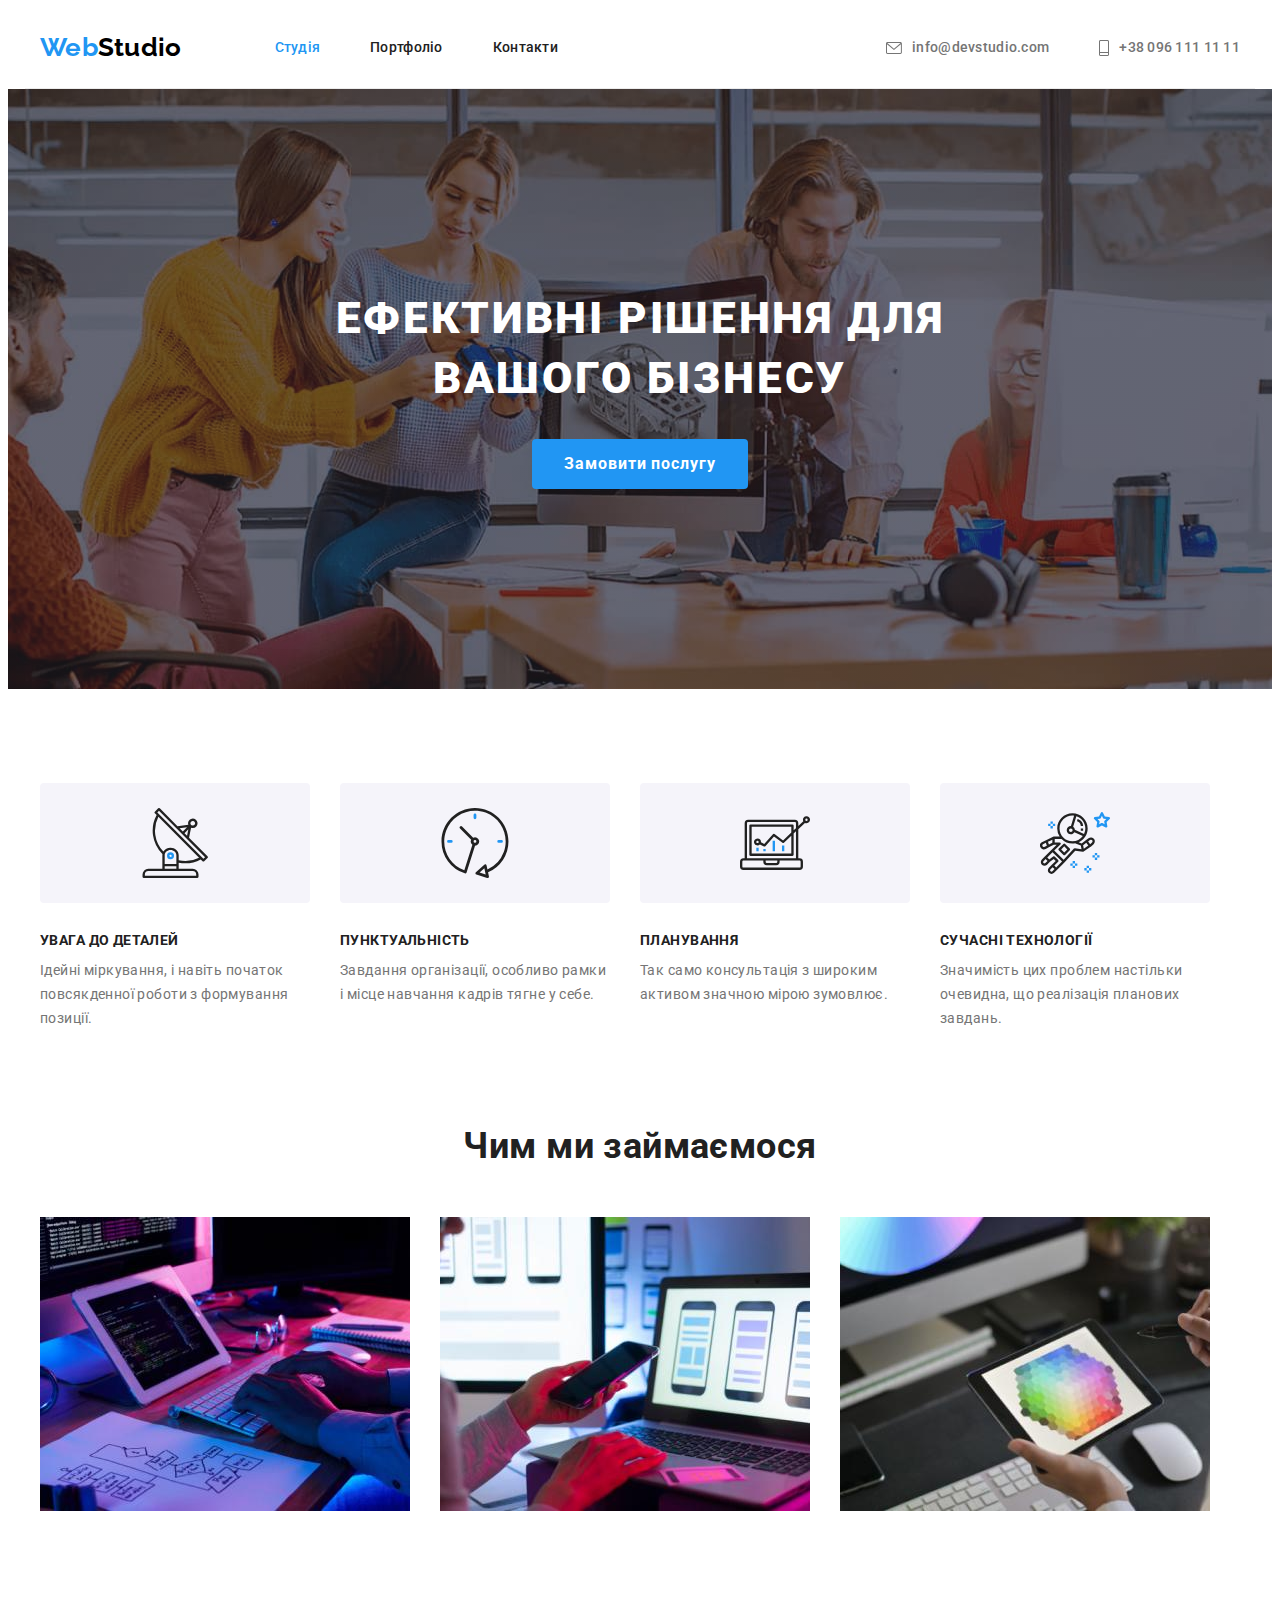
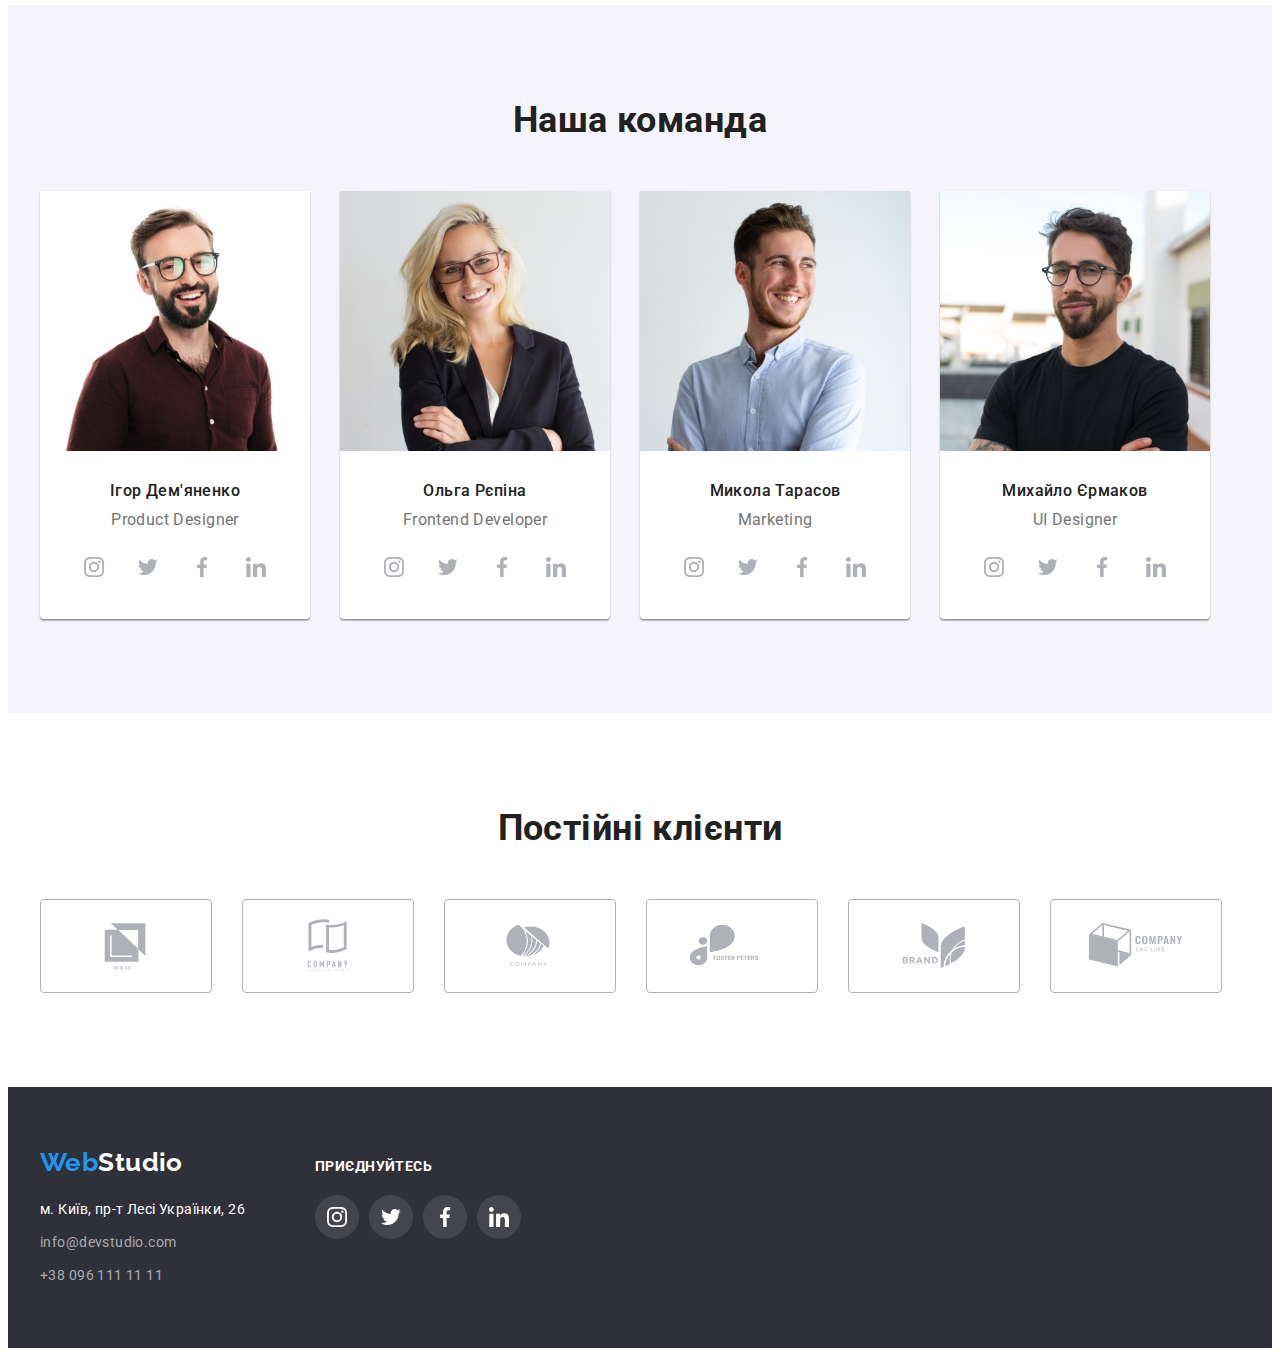
==== index.html @ 39617907 "Copied files from previous home work" ====
<!DOCTYPE html>
<html lang="uk">
  <head>
    <meta charset="UTF-8" />
    <meta http-equiv="X-UA-Compatible" content="IE=edge" />
    <meta name="viewport" content="width=device-width, initial-scale=1.0" />
    <link
      rel="stylesheet"
      href="https://cdnjs.cloudflare.com/ajax/libs/modern-normalize/1.1.0/modern-normalize.min.css"
      integrity="sha512-wpPYUAdjBVSE4KJnH1VR1HeZfpl1ub8YT/NKx4PuQ5NmX2tKuGu6U/JRp5y+Y8XG2tV+wKQpNHVUX03MfMFn9Q=="
      crossorigin="anonymous"
      referrerpolicy="no-referrer"
    />
    <link rel="preconnect" href="https://fonts.googleapis.com" />
    <link rel="preconnect" href="https://fonts.gstatic.com" crossorigin />
    <link
      href="https://fonts.googleapis.com/css2?family=Raleway:wght@700&family=Roboto:wght@400;500;700;900&display=swap"
      rel="stylesheet"
    />
    <link rel="stylesheet" href="./css/styles.css" />
    <title>WebStudio</title>
  </head>
  <body>
    <header class="header">
      <div class="container container-header">
        <nav class="nav-container">
          <a
            href="./index.html"
            class="logo-first"
            rel="noreferrer noopener nofollow"
            lang="en"
            >Web<span class="logo-second">Studio</span></a
          >
          <ul class="nav-list">
            <li>
              <a
                class="nav-link current"
                href="./index.html"
                rel="noreferrer noopener nofollow"
                >Студія</a
              >
            </li>
            <li>
              <a
                class="nav-link"
                href="./portfolio.html"
                rel="noreferrer noopener nofollow"
                >Портфоліо</a
              >
            </li>
            <li>
              <a
                class="nav-link"
                href=""
                target="_blank"
                rel="noreferrer noopener nofollow"
                >Контакти</a
              >
            </li>
          </ul>
        </nav>
        <ul class="contact-list">
          <li>
            <a class="list-link" href="mailto:info@devstudio.com">
              <svg class="contact-icon" width="16" height="12">
                <use href="./images/icons.svg#icon-envelope"></use>
              </svg>
              info@devstudio.com</a
            >
          </li>
          <li>
            <a class="list-link" href="tel:+380961111111">
              <svg class="contact-icon" width="10" height="16">
                <use href="./images/icons.svg#icon-smartphone"></use>
              </svg>
              +38 096 111 11 11</a
            >
          </li>
        </ul>
      </div>
    </header>
    <main>
      <section class="hero">
        <div class="container container-hero">
          <h1 class="hero-title">Ефективні рішення для вашого бізнесу</h1>
          <button class="hero-button" type="button">Замовити послугу</button>
        </div>
      </section>
      <section class="section benefits">
        <div class="container">
          <h2 class="visually-hidden">Наші переваги</h2>
          <ul class="benefits-list">
            <li class="benefits-item">
              <div class="icon-wrapper">
                <svg class="benefits-icon" width="70" height="70">
                  <use href="./images/icons.svg#icon-antenna"></use>
                </svg>
              </div>
              <h3 class="item-title">Увага до деталей</h3>
              <p class="item-text">
                Ідейні міркування, і навіть початок повсякденної роботи з
                формування позиції.
              </p>
            </li>
            <li class="benefits-item">
              <div class="icon-wrapper">
                <svg class="benefits-icon" width="70" height="70">
                  <use href="./images/icons.svg#icon-clock"></use>
                </svg>
              </div>
              <h3 class="item-title">Пунктуальність</h3>
              <p class="item-text">
                Завдання організації, особливо рамки і місце навчання кадрів
                тягне у себе.
              </p>
            </li>
            <li class="benefits-item">
              <div class="icon-wrapper">
                <svg class="benefits-icon" width="70" height="70">
                  <use href="./images/icons.svg#icon-diagram"></use>
                </svg>
              </div>
              <h3 class="item-title">Планування</h3>
              <p class="item-text">
                Так само консультація з широким активом значною мірою зумовлює.
              </p>
            </li>
            <li class="benefits-item">
              <div class="icon-wrapper">
                <svg class="benefits-icon" width="70" height="70">
                  <use href="./images/icons.svg#icon-astronaut"></use>
                </svg>
              </div>
              <h3 class="item-title">Сучасні технології</h3>
              <p class="item-text">
                Значимість цих проблем настільки очевидна, що реалізація
                планових завдань.
              </p>
            </li>
          </ul>
        </div>
      </section>
      <section class="section service">
        <div class="container">
          <h2 class="section-title">Чим ми займаємося</h2>
          <ul class="section-list">
            <li>
              <img
                src="./images/studio/project.jpg"
                alt="людина друкує на клавіатурі комп'ютера"
                width="370"
              />
            </li>
            <li>
              <img
                src="./images/studio/develop.jpg"
                alt="людина працює за ноутбуком"
                width="370"
              />
            </li>
            <li>
              <img
                src="./images/studio/style.jpg"
                alt="людина тримає планшет з палітрою кольорів"
                width="370"
              />
            </li>
          </ul>
        </div>
      </section>
      <section class="section our-team">
        <div class="container">
          <h2 class="section-title">Наша команда</h2>
          <ul class="section-list">
            <li class="memberteam-card">
              <img
                src="./images/studio/memberteam-1.jpg"
                alt="усміхнений хлопець в окулярах з бородою (фото)"
                width="270"
              />
              <div class="description-wrapper">
                <h3 class="memberteam-name">Ігор Дем'яненко</h3>
                <p lang="en">Product Designer</p>              
              <ul class="social-link-list">
                <li>
                  <a class="social-link-item" href="#" aria-label="instagram">
                    <svg class="team-social-link" width="20" height="20">
                      <use href="./images/icons.svg#icon-instagram"></use>
                    </svg>
                  </a>
                </li>
                <li>
                  <a class="social-link-item" href="#" aria-label="twitter">
                    <svg class="team-social-link" width="20" height="20">
                      <use href="./images/icons.svg#icon-twitter"></use>
                    </svg>
                  </a>
                </li>
                <li>
                  <a class="social-link-item" href="#" aria-label="facebook">
                    <svg class="team-social-link" width="20" height="20">
                      <use href="./images/icons.svg#icon-facebook"></use>
                    </svg>
                  </a>
                </li>
                <li>
                  <a class="social-link-item" href="#" aria-label="linkedin">
                    <svg class="team-social-link" width="20" height="20">
                      <use href="./images/icons.svg#icon-linkedin"></use>
                    </svg>
                  </a>
                </li>
              </ul>
              </div>
            </li>            
            <li class="memberteam-card">
              <img
                src="./images/studio/memberteam-2.jpg"
                alt="усміхнена дівчина зі світлим волоссям (фото)"
                width="270"
              />
              <div class="description-wrapper">
                <h3 class="memberteam-name">Ольга Рєпіна</h3>
                <p lang="en">Frontend Developer</p>              
              <ul class="social-link-list">
                <li>
                  <a class="social-link-item" href="#" aria-label="instagram">
                    <svg class="team-social-link" width="20" height="20">
                      <use href="./images/icons.svg#icon-instagram"></use>
                    </svg>
                  </a>
                </li>
                <li>
                  <a class="social-link-item" href="#" aria-label="twitter">
                    <svg class="team-social-link" width="20" height="20">
                      <use href="./images/icons.svg#icon-twitter"></use>
                    </svg>
                  </a>
                </li>
                <li>
                  <a class="social-link-item" href="#" aria-label="facebook">
                    <svg class="team-social-link" width="20" height="20">
                      <use href="./images/icons.svg#icon-facebook"></use>
                    </svg>
                  </a>
                </li>
                <li>
                  <a class="social-link-item" href="#" aria-label="linkedin">
                    <svg class="team-social-link" width="20" height="20">
                      <use href="./images/icons.svg#icon-linkedin"></use>
                    </svg>
                  </a>
                </li>
              </ul>
              </div>
            </li>            
            <li class="memberteam-card">
              <img
                src="./images/studio/memberteam-3.jpg"
                alt="усміхнений хлопець з бородою (фото)"
                width="270"
              />
              <div class="description-wrapper">
                <h3 class="memberteam-name">Микола Тарасов</h3>
                <p lang="en">Marketing</p>              
              <ul class="social-link-list">
                <li>
                  <a class="social-link-item" href="#" aria-label="instagram">
                    <svg class="team-social-link" width="20" height="20">
                      <use href="./images/icons.svg#icon-instagram"></use>
                    </svg>
                  </a>
                </li>
                <li>
                  <a class="social-link-item" href="#" aria-label="twitter">
                    <svg class="team-social-link" width="20" height="20">
                      <use href="./images/icons.svg#icon-twitter"></use>
                    </svg>
                  </a>
                </li>
                <li>
                  <a class="social-link-item" href="#" aria-label="facebook">
                    <svg class="team-social-link" width="20" height="20">
                      <use href="./images/icons.svg#icon-facebook"></use>
                    </svg>
                  </a>
                </li>
                <li>
                  <a class="social-link-item" href="#" aria-label="linkedin">
                    <svg class="team-social-link" width="20" height="20">
                      <use href="./images/icons.svg#icon-linkedin"></use>
                    </svg>
                  </a>
                </li>
              </ul>
              </div>
            </li>
            <li class="memberteam-card">
              <img
                src="./images/studio/memberteam-4.jpg"
                alt="хлопець в окулярах з бородою (фото)"
                width="270"
              />
              <div class="description-wrapper">
                <h3 class="memberteam-name">Михайло Єрмаков</h3>
                <p lang="en">UI Designer</p>              
              <ul class="social-link-list">
                <li>
                  <a class="social-link-item" href="#" aria-label="instagram">
                    <svg class="team-social-link" width="20" height="20">
                      <use href="./images/icons.svg#icon-instagram"></use>
                    </svg>
                  </a>
                </li>
                <li>
                  <a class="social-link-item" href="#" aria-label="twitter">
                    <svg class="team-social-link" width="20" height="20">
                      <use href="./images/icons.svg#icon-twitter"></use>
                    </svg>
                  </a>
                </li>
                <li>
                  <a class="social-link-item" href="#" aria-label="facebook">
                    <svg class="team-social-link" width="20" height="20">
                      <use href="./images/icons.svg#icon-facebook"></use>
                    </svg>
                  </a>
                </li>
                <li>
                  <a class="social-link-item" href="#" aria-label="linkedin">
                    <svg class="team-social-link" width="20" height="20">
                      <use href="./images/icons.svg#icon-linkedin"></use>
                    </svg>
                  </a>
                </li>
              </ul>
              </div>
            </li>
          </ul>
        </div>
      </section>
      <section class="section clients">
        <div class="container">
          <h2 class="section-title">Постійні клієнти</h2>
          <ul class="section-list">
            <li>
              <a class="client-link-item" href="#" aria-label="">
                <svg class="client-logo" width="106" height="60">
                  <use href="./images/icons.svg#icon-logo-1"></use>
                </svg>
              </a>
            </li>
            <li>
              <a class="client-link-item" href="#" aria-label="">
                <svg class="client-logo" width="106" height="60">
                  <use href="./images/icons.svg#icon-logo-2"></use>
                </svg>
              </a>
            </li>
            <li>
              <a class="client-link-item" href="#" aria-label="">
                <svg class="client-logo" width="106" height="60">
                  <use href="./images/icons.svg#icon-logo-3"></use>
                </svg>
              </a>
            </li>
            <li>
              <a class="client-link-item" href="#" aria-label="">
                <svg class="client-logo" width="106" height="60">
                  <use
                    href="./images/icons.svg#icon-logo-4"
                  ></use>
                </svg>
              </a>
            </li>
            <li>
              <a class="client-link-item" href="#" aria-label="">
                <svg class="client-logo" width="106" height="60">
                  <use href="./images/icons.svg#icon-logo-5"></use>
                </svg>
              </a>
            </li>
            <li>
              <a class="client-link-item" href="#" aria-label="">
                <svg class="client-logo" width="106" height="60">
                  <use href="./images/icons.svg#icon-logo-6"></use>
                </svg>
              </a>
            </li>
          </ul>
        </div>
      </section>
    </main>
    <footer class="footer">
      <div class="container footer-container">
        <div class="addres-wrapper">
          <a
            href="./index.html"
            class="logo-first"
            rel="noreferrer noopener nofollow"
            lang="en"
            >Web<span class="logo-invert">Studio</span></a
          >
          <address class="address">
            <ul>
              <li class="address-item">
                <a
                  class="address-link"
                  href="https://goo.gl/maps/UbM1nfECmCv31h1t8"
                  rel="noreferrer noopener nofollow"
                  >м. Київ, пр-т Лесі Українки, 26</a
                >
              </li>
              <li class="address-item">
                <a class="contact-link" href="mailto:info@devstudio.com"
                  >info@devstudio.com</a
                >
              </li>
              <li class="address-item">
                <a class="contact-link" href="tel:+380961111111"
                  >+38 096 111 11 11</a
                >
              </li>
            </ul>
          </address>
        </div>
        <div class="social-wrapper">
          <h2 class="social-list-title">Приєднуйтесь</h2>
          <ul class="social-list-footer">
            <li>
              <a class="social-link-footer" href="#" aria-label="instagram">
                <svg class="team-social-link" width="20" height="20">
                  <use href="./images/icons.svg#icon-instagram"></use>
                </svg>
              </a>
            </li>
            <li>
              <a class="social-link-footer" href="#" aria-label="twitter">
                <svg class="team-social-link" width="20" height="20">
                  <use href="./images/icons.svg#icon-twitter"></use>
                </svg>
              </a>
            </li>
            <li>
              <a class="social-link-footer" href="#" aria-label="facebook">
                <svg class="team-social-link" width="20" height="20">
                  <use href="./images/icons.svg#icon-facebook"></use>
                </svg>
              </a>
            </li>
            <li>
              <a class="social-link-footer" href="#" aria-label="linkedin">
                <svg class="team-social-link" width="20" height="20">
                  <use href="./images/icons.svg#icon-linkedin"></use>
                </svg>
              </a>
            </li>
          </ul>
        </div>
      </div>
    </footer>
  </body>
</html>
---- css/styles.css ----
:root {
  --background-color-primary: #ffffff;
  --background-color-secondary: #f5f4fa;
  --background-color-accent: #2f303a;
  --background-color-button: #2196f3;
  --background-color-button-active: #188ce8;
  --color-primary: #757575;
  --color-secondary: #212121;
  --color-accent: #2196f3;
  --color-invert: #ffffff;
  --color-logo: #000000;
  --font-family-primary: "Roboto", sans-serif;
  --font-family-logo: "Raleway", sans-serif;
  --font-weight-header: 500;
  --font-weight-heading: 700;
  --font-weight-hero: 900;
  --font-size-primary: 14px;
  --font-size-accent: 16px;
  --font-size-title: 18px;
  --font-size-logo: 26px;
  --font-size-heading: 36px;
  --font-size-hero: 44px;
}
body {
  background-color: var(--background-color-primary);
  color: var(--color-primary);
  font-family: var(--font-family-primary);
  font-size: var(--font-size-primary);
  letter-spacing: 0.03em;
}
h1,
h2,
h3,
h4,
h5,
h6 {
  margin: 0;  
}
p {
  margin: 0;
}
ul {
  margin: 0;
  padding: 0;
  list-style-type: none;
}
img {
  display: block;
}
.section {
  padding: 94px 0;
}
.container {
  width: 1200px;
  padding: 0 15px;
  margin: 0 auto;
}
.header {
  color: var(--color-secondary);
  font-weight: var(--font-weight-header);
  line-height: 1.14;
  letter-spacing: 0.02em;
}
.container-header {
  display: flex;
  justify-content: space-between;
  align-items: center;
  border-bottom: 1px solid #ececec;
}
.logo-first {
  color: var(--color-accent);
  font-family: var(--font-family-logo);
  font-weight: var(--font-weight-heading);
  font-size: var(--font-size-logo);
  line-height: 1.2;
  text-decoration: none;
}
.logo-second {
  color: var(--color-logo);
}
.nav-container {
  display: flex;
  align-items: center;
  gap: 93px;
}
.nav-list {
  display: flex;
  padding: 32px 0;
  gap: 50px;
}
.nav-list .current {
  color: var(--color-accent);
}
.nav-link {
  color: inherit;
  text-decoration: none;
}
.nav-link:hover {
  color: var(--color-accent);
}
.nav-link:focus {
  color: var(--color-accent);
}
.contact-list {
  display: flex;
  padding: 32px 0;
  gap: 50px;
}
.list-link {
  display: flex;
  align-items: center;
  color: var(--color-primary);
  text-decoration: none;
}
.list-link:hover {
  color: var(--color-accent);  
}
.list-link:focus {
  color: var(--color-accent);  
}
.contact-icon {
  margin-right: 10px;
  fill: currentColor;
}
.hero {
  max-width: 1600px;
  margin: 0 auto;
  padding: 200px 0;
  background-color: var(--background-color-accent);
  background-image: linear-gradient(
      to right,
      rgba(47, 48, 58, 0.4),
      rgba(47, 48, 58, 0.4)
    ),
    url(../images/studio/hero-image.jpg);
  background-position: center;
  background-repeat: no-repeat;
  background-size: cover;
}
.container-hero {
  text-align: center;
}
.hero-title {
  width: 696px;
  margin: 0 auto 30px;
  color: var(--color-invert);
  font-weight: var(--font-weight-hero);
  font-size: var(--font-size-hero);
  line-height: 1.36;
  letter-spacing: 0.06em;
  text-transform: uppercase;
}
.hero-button {
  padding: 10px 32px;
  background-color: var(--background-color-button);
  color: var(--color-invert);
  border: none;
  border-radius: 4px;
  font-family: inherit;
  font-weight: var(--font-weight-heading);
  font-size: var(--font-size-accent);
  line-height: 1.88;
  letter-spacing: 0.06em;
  cursor: pointer;
}
.hero-button:hover {
  background-color: var(--background-color-button-active);
}
.hero-button:focus {
  background-color: var(--background-color-button-active);
}
.hero-button:active {
  background-color: var(--background-color-button-active);
}
.benefits {
  padding-bottom: 0;
}
.visually-hidden {
  position: absolute;
  white-space: nowrap;
  width: 1px;
  height: 1px;
  overflow: hidden;
  border: 0;
  padding: 0;
  clip: rect(0 0 0 0);
  clip-path: inset(50%);
  margin: -1px;
}
.benefits-list {
  display: flex;  
  gap: 30px;
}
.benefits-item {  
  width: 270px;
}
.icon-wrapper {
  display: flex;
  justify-content: center;
  align-items: center;
  height: 120px;
  background-color: var(--background-color-secondary);
  border-radius: 4px;
  margin-bottom: 30px;  
}
.section-title {
  margin-bottom: 50px;
  text-align: center;
  color: var(--color-secondary);
  font-weight: var(--font-weight-heading);
  font-size: var(--font-size-heading);
  line-height: 1.17;
}
.benefits .item-title {
  margin-bottom: 10px;
  color: var(--color-secondary);
  font-weight: var(--font-weight-heading);
  font-size: var(--font-size-primary);
  line-height: 1.14;
  text-transform: uppercase;
}
.benefits .item-text {
  line-height: 1.71;
}
.section-list {
  display: flex;  
  gap: 30px;
}
.our-team {
  background-color: var(--background-color-secondary);
}
.memberteam-card {
  border-radius: 0px 0px 4px 4px;
  background-color: var(--background-color-primary);
  box-shadow: 0px 1px 3px rgba(0, 0, 0, 0.12), 0px 1px 1px rgba(0, 0, 0, 0.14),
    0px 2px 1px rgba(0, 0, 0, 0.2);
}
.description-wrapper {
  margin: 30px 0;
  text-align: center;
  font-size: var(--font-size-accent);
  line-height: 1.19;
}
.memberteam-name {
  margin-bottom: 10px;
  color: var(--color-secondary);
  font-weight: var(--font-weight-header);
  font-size: var(--font-size-accent);
}
.social-link-list {
  display: flex;
  margin-top: 16px;
  justify-content: center;
  gap: 10px;
}
.social-link-item {
  display: flex;
  justify-content: center;
  align-items: center;
  width: 44px;
  height: 44px;  
  border-radius: 50%;
  color: #afb1b8;
}
.social-link-item:hover {
  background-color: var(--background-color-button);
  color: #ffffff;
}
.social-link-item:focus {
  background-color: var(--background-color-button);
  color: #ffffff;
}
.team-social-link {
  fill: currentColor;
}
.client-link-item {
  display: flex;
  justify-content: center;
  align-items: center;
  width: 170px;
  height: 92px;  
  border: 1px solid #afb1b8;
  border-radius: 4px;
  color: #afb1b8;
}
.client-link-item:hover {
  border: 1px solid var(--background-color-button);
  color: var(--background-color-button);
}
.client-link-item:focus {
  border: 1px solid var(--background-color-button);
  color: var(--background-color-button);
}
.client-logo {
  fill: currentColor;
}
.footer {
  padding: 60px 0;
  background-color: var(--background-color-accent);
}
.footer-container {
  display: flex;  
  align-items: baseline;
}
.addres-wrapper {
  margin-right: 70px;
}
.logo-invert {
  color: var(--color-invert);
}
.address {
  margin-top: 20px;
  font-style: normal;
  line-height: 1.71;
}
.address-item:not(:last-child) {
  margin-bottom: 9px;
}
.address-link {
  color: var(--color-invert);
  text-decoration: none;
}
.contact-link {
  color: rgba(255, 255, 255, 0.6);
  text-decoration: none;
}
.contact-link:hover {
  color: var(--color-accent);
}
.contact-link:focus {
  color: var(--color-accent);
}
.social-list-title {
  margin-bottom: 20px;
  text-align: left;
  color: var(--color-invert);
  font-weight: var(--font-weight-heading);
  font-size: var(--font-size-primary);
  line-height: 1.14;
  text-transform: uppercase;
}
.social-list-footer {
  display: flex;
  justify-content: center;
  gap: 10px;
}
.social-link-footer {
  display: flex;
  justify-content: center;
  align-items: center;
  width: 44px;
  height: 44px;
  background-color: rgba(255, 255, 255, 0.1);
  border-radius: 50%;
  color: var(--color-invert);
}
.social-link-footer:hover {
  background-color: var(--background-color-button);
}
.social-link-footer:focus {
  background-color: var(--background-color-button);
}
.filter-list {
  display: flex;
  justify-content: center;
  gap: 8px;
  margin-bottom: 50px;
}
.filter-button {
  padding: 6px 22px;
  background-color: var(--background-color-secondary);
  color: var(--color-secondary);
  border: none;
  border-radius: 4px;
  font-family: inherit;
  font-weight: var(--font-weight-header);
  font-size: var(--font-size-accent);
  line-height: 1.62;
  cursor: pointer;
}
.filter-button:hover {
  background-color: var(--background-color-button);
  color: var(--color-invert);
  box-shadow: 0px 3px 1px rgba(0, 0, 0, 0.1), 0px 1px 2px rgba(0, 0, 0, 0.08),
    0px 2px 2px rgba(0, 0, 0, 0.12);
}
.filter-button:focus {
  background-color: var(--background-color-button);
  color: var(--color-invert);
  box-shadow: 0px 3px 1px rgba(0, 0, 0, 0.1), 0px 1px 2px rgba(0, 0, 0, 0.08),
    0px 2px 2px rgba(0, 0, 0, 0.12);
}
.filter-button:active {
  background-color: var(--background-color-button);
  color: var(--color-invert);
  box-shadow: 0px 3px 1px rgba(0, 0, 0, 0.1), 0px 1px 2px rgba(0, 0, 0, 0.08),
    0px 2px 2px rgba(0, 0, 0, 0.12);
}
.portfolio-list {
  display: flex;
  flex-wrap: wrap;
  gap: 30px;
}
.portfolio-description {
  padding: 20px 24px;
  border: 1px solid #eeeeee;
  border-top: none;
}
.portfolio-link {
  display: block;
  color: inherit;
  text-decoration: none;
}
.portfolio-link:hover {
  box-shadow: 0px 1px 1px rgba(0, 0, 0, 0.12), 0px 4px 4px rgba(0, 0, 0, 0.06),
    1px 4px 6px rgba(0, 0, 0, 0.16);
}
.portfolio-link:focus {
  box-shadow: 0px 1px 1px rgba(0, 0, 0, 0.12), 0px 4px 4px rgba(0, 0, 0, 0.06),
    1px 4px 6px rgba(0, 0, 0, 0.16);
}
.portfolio-link:active {
  box-shadow: 0px 1px 1px rgba(0, 0, 0, 0.12), 0px 4px 4px rgba(0, 0, 0, 0.06),
    1px 4px 6px rgba(0, 0, 0, 0.16);
}
.portfolio-title {
  margin-bottom: 4px;
  color: var(--color-secondary);
  font-size: var(--font-size-title);
  line-height: 2;
  letter-spacing: 0.06em;
}
.portfolio-type {
  font-size: var(--font-size-accent);
  line-height: 1.88;
}
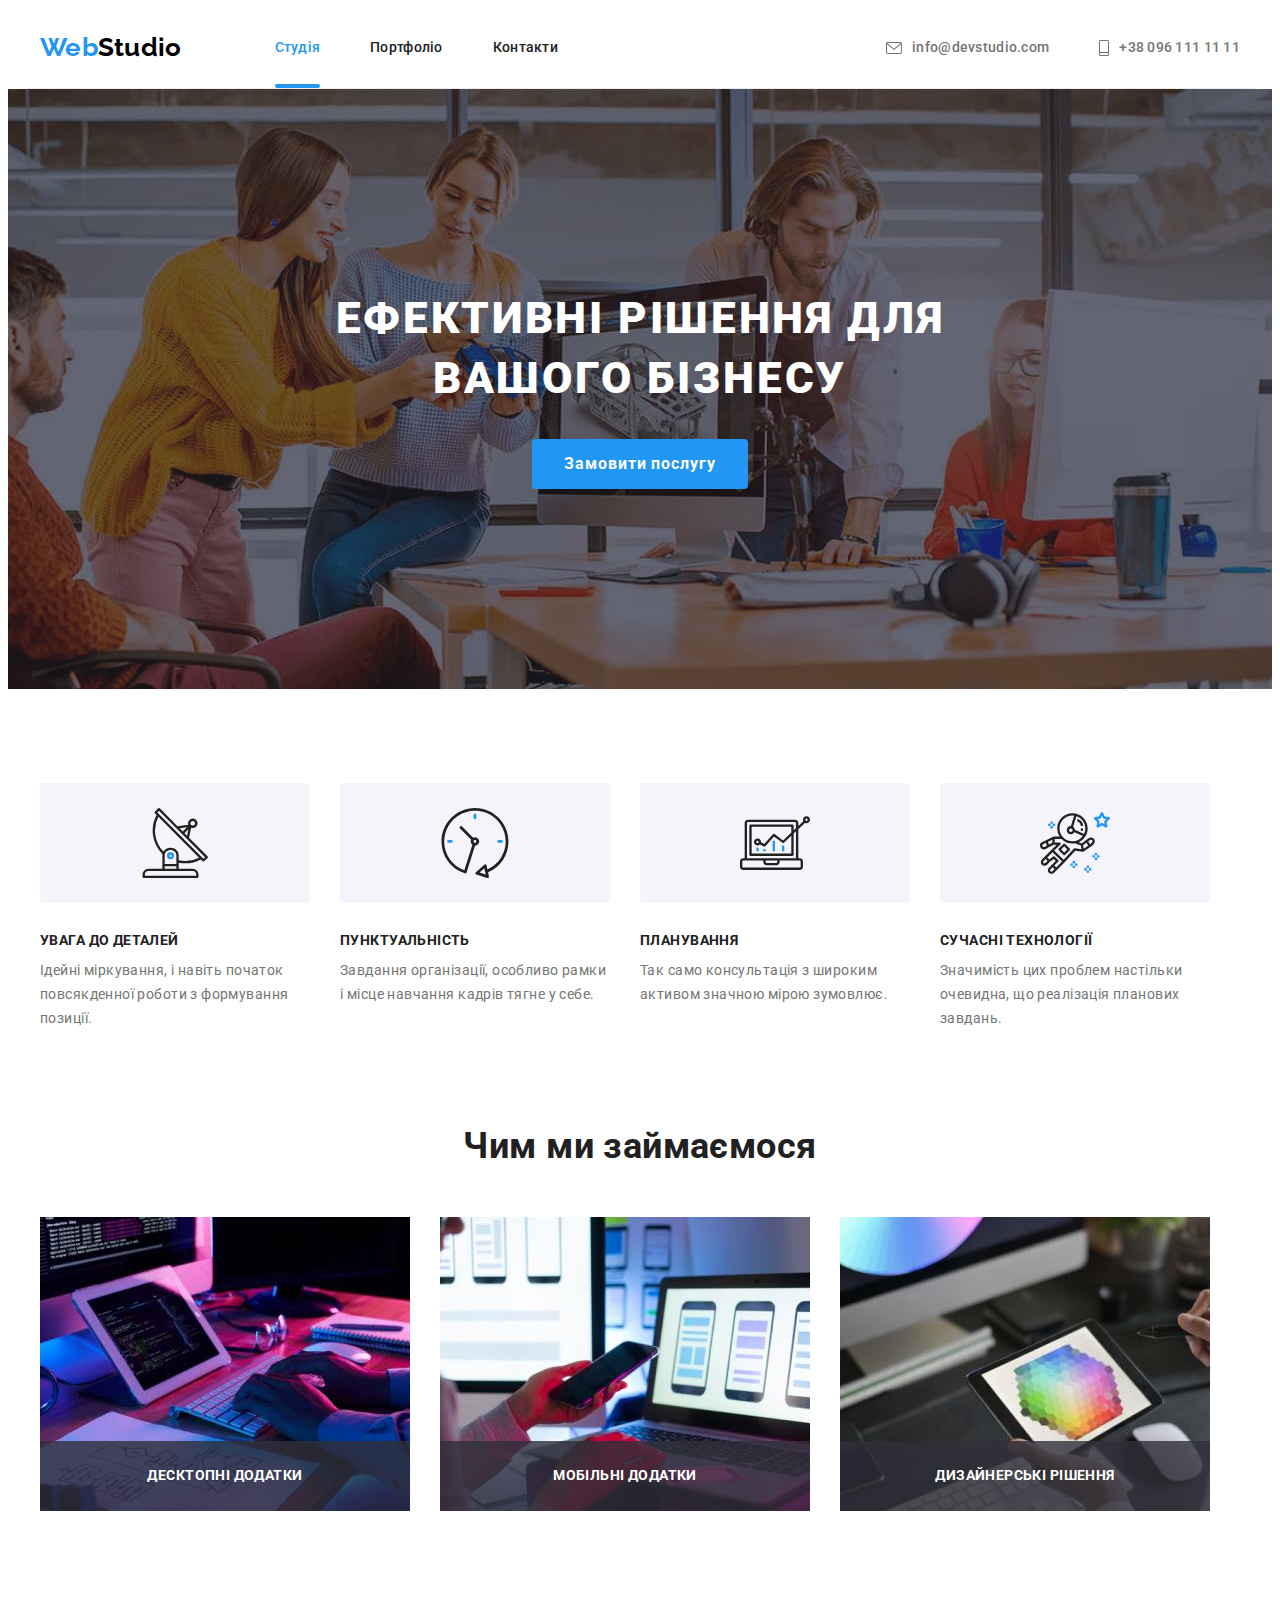
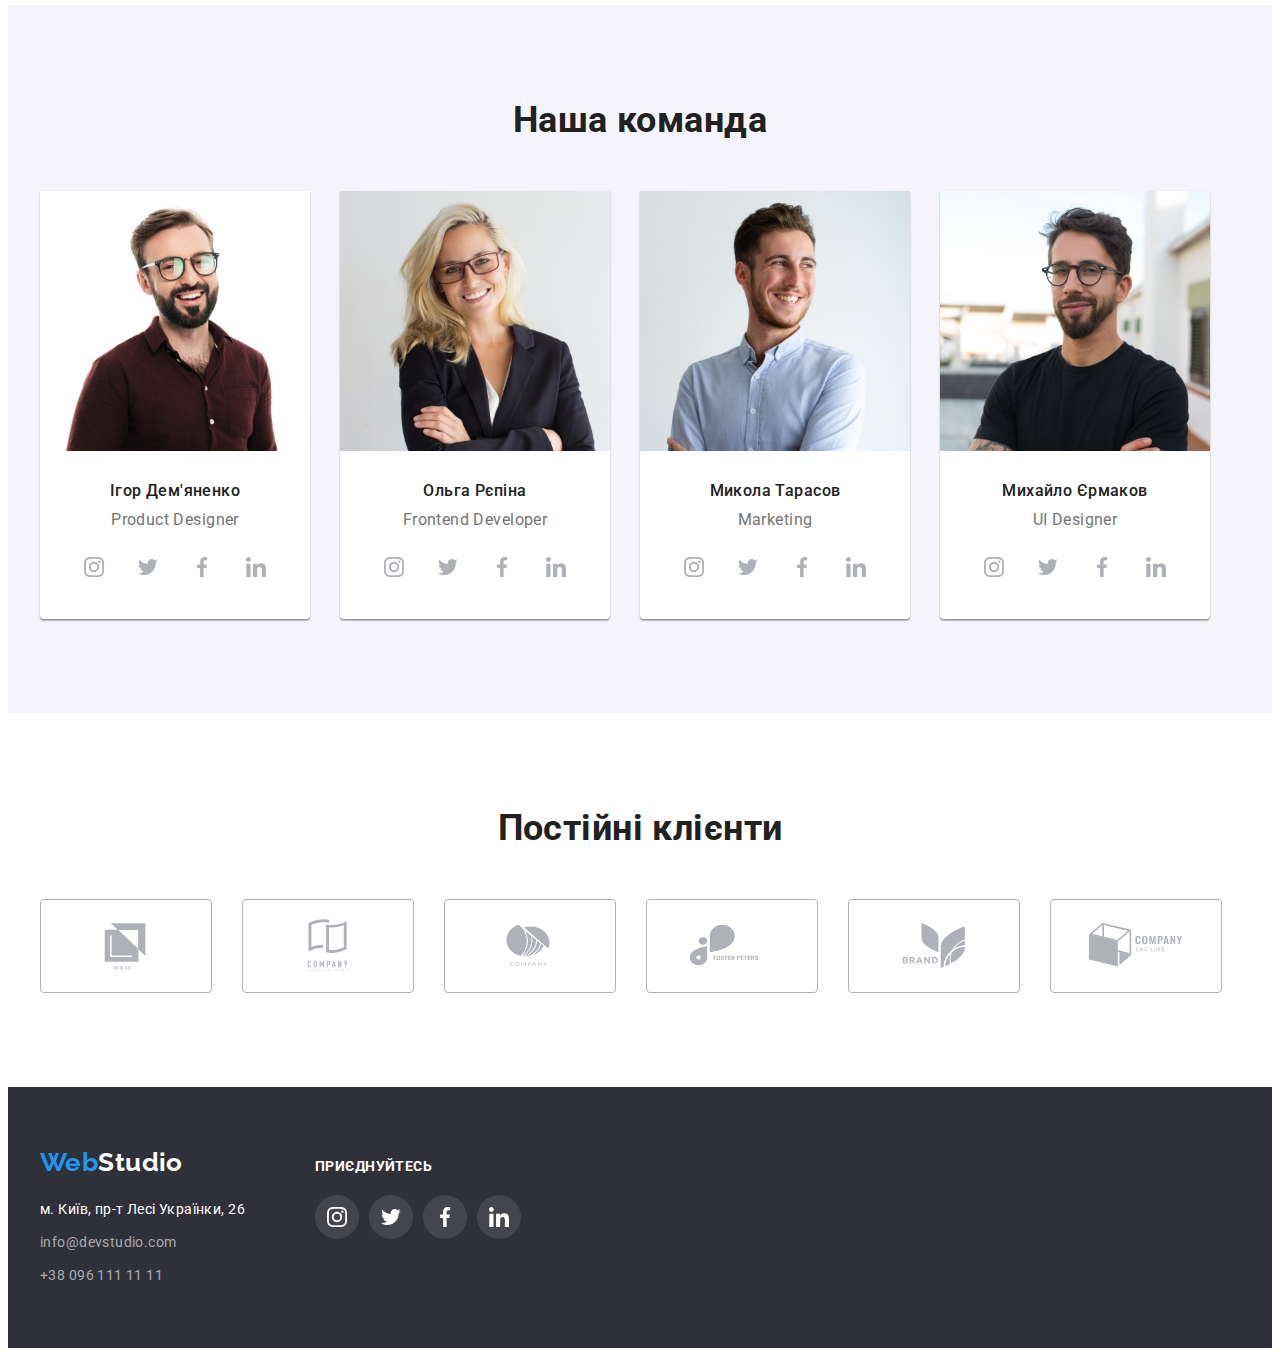
==== commit 3d81b8ca: "Added text to Service section and set it over the image" ====
--- a/index.html
+++ b/index.html
@@ -144,26 +144,29 @@
         <div class="container">
           <h2 class="section-title">Чим ми займаємося</h2>
           <ul class="section-list">
-            <li>
+            <li class="service-item-wrapper">
               <img
                 src="./images/studio/project.jpg"
                 alt="людина друкує на клавіатурі комп'ютера"
                 width="370"
               />
-            </li>
-            <li>
+              <p class="service-item-title">Десктопні додатки</p>
+            </li>
+            <li class="service-item-wrapper">
               <img
                 src="./images/studio/develop.jpg"
                 alt="людина працює за ноутбуком"
                 width="370"
               />
-            </li>
-            <li>
+              <p class="service-item-title">Мобільні додатки</p>
+            </li>
+            <li class="service-item-wrapper">
               <img
                 src="./images/studio/style.jpg"
                 alt="людина тримає планшет з палітрою кольорів"
                 width="370"
               />
+              <p class="service-item-title">Дизайнерські рішення</p>
             </li>
           </ul>
         </div>
--- a/css/styles.css
+++ b/css/styles.css
@@ -33,11 +33,9 @@
 h3,
 h4,
 h5,
-h6 {
+h6, 
+p {
   margin: 0;  
-}
-p {
-  margin: 0;
 }
 ul {
   margin: 0;
@@ -46,6 +44,18 @@
 }
 img {
   display: block;
+}
+.visually-hidden {
+  position: absolute;
+  white-space: nowrap;
+  width: 1px;
+  height: 1px;
+  overflow: hidden;
+  border: 0;
+  padding: 0;
+  clip: rect(0 0 0 0);
+  clip-path: inset(50%);
+  margin: -1px;
 }
 .section {
   padding: 94px 0;
@@ -89,15 +99,24 @@
   gap: 50px;
 }
 .nav-list .current {
+  position: relative;
   color: var(--color-accent);
+}
+.current::before {
+position: absolute;
+top: 45px;
+content: " ";
+width: 100%;
+height: 4px;
+border-radius: 2px;
+background-color: var(--background-color-button);
 }
 .nav-link {
   color: inherit;
   text-decoration: none;
-}
-.nav-link:hover {
-  color: var(--color-accent);
-}
+  transition: color 250ms cubic-bezier(0.4, 0, 0.2, 1);
+}
+.nav-link:hover,
 .nav-link:focus {
   color: var(--color-accent);
 }
@@ -111,10 +130,9 @@
   align-items: center;
   color: var(--color-primary);
   text-decoration: none;
-}
-.list-link:hover {
-  color: var(--color-accent);  
-}
+  transition: color 250ms cubic-bezier(0.4, 0, 0.2, 1);
+}
+.list-link:hover,
 .list-link:focus {
   color: var(--color-accent);  
 }
@@ -162,30 +180,15 @@
   line-height: 1.88;
   letter-spacing: 0.06em;
   cursor: pointer;
-}
-.hero-button:hover {
-  background-color: var(--background-color-button-active);
-}
-.hero-button:focus {
-  background-color: var(--background-color-button-active);
-}
+  transition: background-color 250ms cubic-bezier(0.4, 0, 0.2, 1);
+}
+.hero-button:hover,
+.hero-button:focus,
 .hero-button:active {
   background-color: var(--background-color-button-active);
 }
 .benefits {
   padding-bottom: 0;
-}
-.visually-hidden {
-  position: absolute;
-  white-space: nowrap;
-  width: 1px;
-  height: 1px;
-  overflow: hidden;
-  border: 0;
-  padding: 0;
-  clip: rect(0 0 0 0);
-  clip-path: inset(50%);
-  margin: -1px;
 }
 .benefits-list {
   display: flex;  
@@ -225,6 +228,22 @@
 .section-list {
   display: flex;  
   gap: 30px;
+}
+.service-item-wrapper {
+  position: relative;
+}
+.service-item-title {
+  position: absolute;
+  bottom: 0px;
+  width: 370px;  
+  padding: 27px 0;
+  text-align: center;
+  background-color: rgba(47, 48, 58, 0.8);
+  color: var(--color-invert);
+  font-size: var(--font-size-primary);
+  font-weight: var(--font-weight-heading);  
+  line-height: 1.14;
+  text-transform: uppercase;
 }
 .our-team {
   background-color: var(--background-color-secondary);
@@ -261,11 +280,9 @@
   height: 44px;  
   border-radius: 50%;
   color: #afb1b8;
-}
-.social-link-item:hover {
-  background-color: var(--background-color-button);
-  color: #ffffff;
-}
+  transition: color, background-color 250ms cubic-bezier(0.4, 0, 0.2, 1);
+}
+.social-link-item:hover,
 .social-link-item:focus {
   background-color: var(--background-color-button);
   color: #ffffff;
@@ -282,11 +299,9 @@
   border: 1px solid #afb1b8;
   border-radius: 4px;
   color: #afb1b8;
-}
-.client-link-item:hover {
-  border: 1px solid var(--background-color-button);
-  color: var(--background-color-button);
-}
+  transition: color, border 250ms cubic-bezier(0.4, 0, 0.2, 1);
+}
+.client-link-item:hover,
 .client-link-item:focus {
   border: 1px solid var(--background-color-button);
   color: var(--background-color-button);
@@ -323,10 +338,9 @@
 .contact-link {
   color: rgba(255, 255, 255, 0.6);
   text-decoration: none;
-}
-.contact-link:hover {
-  color: var(--color-accent);
-}
+  transition: color 250ms cubic-bezier(0.4, 0, 0.2, 1);
+}
+.contact-link:hover,
 .contact-link:focus {
   color: var(--color-accent);
 }
@@ -353,10 +367,9 @@
   background-color: rgba(255, 255, 255, 0.1);
   border-radius: 50%;
   color: var(--color-invert);
-}
-.social-link-footer:hover {
-  background-color: var(--background-color-button);
-}
+  transition: background-color 250ms cubic-bezier(0.4, 0, 0.2, 1);
+}
+.social-link-footer:hover,
 .social-link-footer:focus {
   background-color: var(--background-color-button);
 }
@@ -377,19 +390,10 @@
   font-size: var(--font-size-accent);
   line-height: 1.62;
   cursor: pointer;
-}
-.filter-button:hover {
-  background-color: var(--background-color-button);
-  color: var(--color-invert);
-  box-shadow: 0px 3px 1px rgba(0, 0, 0, 0.1), 0px 1px 2px rgba(0, 0, 0, 0.08),
-    0px 2px 2px rgba(0, 0, 0, 0.12);
-}
-.filter-button:focus {
-  background-color: var(--background-color-button);
-  color: var(--color-invert);
-  box-shadow: 0px 3px 1px rgba(0, 0, 0, 0.1), 0px 1px 2px rgba(0, 0, 0, 0.08),
-    0px 2px 2px rgba(0, 0, 0, 0.12);
-}
+  transition: background-color, color, box-shadow 250ms cubic-bezier(0.4, 0, 0.2, 1);
+}
+.filter-button:hover,
+.filter-button:focus,
 .filter-button:active {
   background-color: var(--background-color-button);
   color: var(--color-invert);
@@ -410,15 +414,10 @@
   display: block;
   color: inherit;
   text-decoration: none;
-}
-.portfolio-link:hover {
-  box-shadow: 0px 1px 1px rgba(0, 0, 0, 0.12), 0px 4px 4px rgba(0, 0, 0, 0.06),
-    1px 4px 6px rgba(0, 0, 0, 0.16);
-}
-.portfolio-link:focus {
-  box-shadow: 0px 1px 1px rgba(0, 0, 0, 0.12), 0px 4px 4px rgba(0, 0, 0, 0.06),
-    1px 4px 6px rgba(0, 0, 0, 0.16);
-}
+  transition: box-shadow 250ms cubic-bezier(0.4, 0, 0.2, 1);
+}
+.portfolio-link:hover,
+.portfolio-link:focus,
 .portfolio-link:active {
   box-shadow: 0px 1px 1px rgba(0, 0, 0, 0.12), 0px 4px 4px rgba(0, 0, 0, 0.06),
     1px 4px 6px rgba(0, 0, 0, 0.16);
